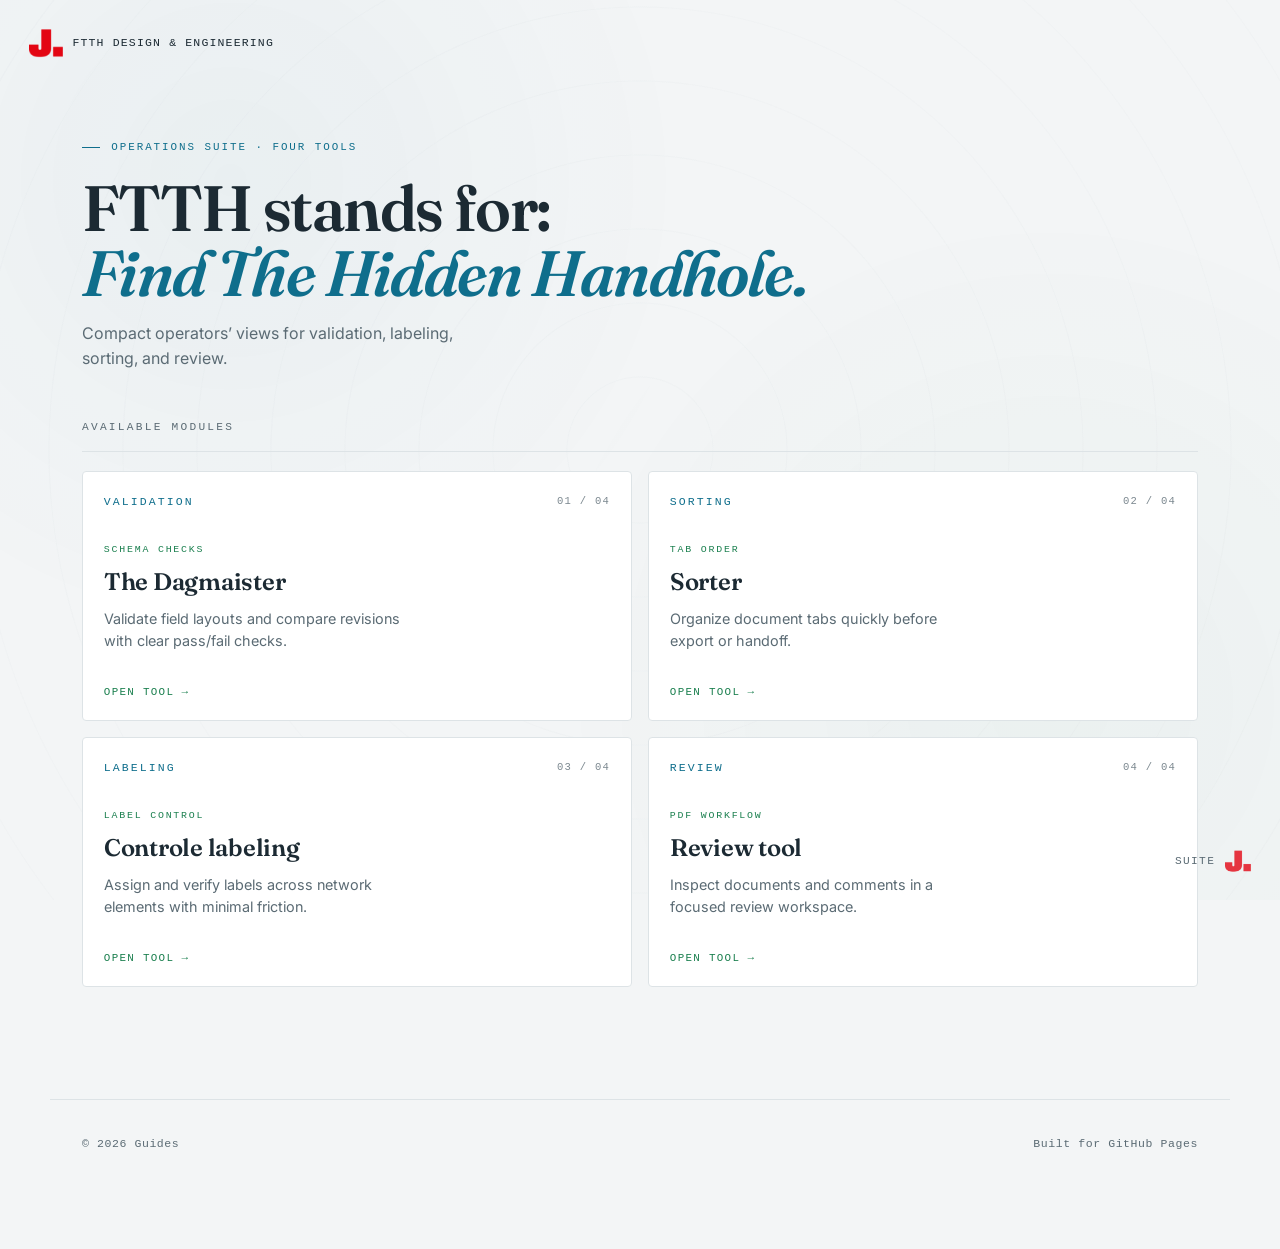
==== index.html @ c05324c0 "Update laschematool and changed the name in index.html" ====
<!DOCTYPE html>
<html lang="en">
<head>
<meta charset="UTF-8">
<meta name="viewport" content="width=device-width, initial-scale=1.0">
<title>Guides — a field manual</title>
<meta name="description" content="Four guides, laid out like the quadrants of a compass.">
<link rel="icon" href="assets/favicon.ico" sizes="any">
<link rel="preconnect" href="https://fonts.googleapis.com">
<link rel="preconnect" href="https://fonts.gstatic.com" crossorigin>
<link href="https://fonts.googleapis.com/css2?family=Fraunces:ital,wght@0,500;0,600;1,500&family=Inter:wght@400;500;600&family=JetBrains+Mono:wght@400;500&display=swap" rel="stylesheet">
<link rel="stylesheet" href="assets/style.css">
</head>
<body>

  <a href="index.html" class="corner-mark corner-mark--tl" aria-label="Home">
    <img src="assets/favicon.ico" alt="" class="logo-mark">
    <span class="wordmark">FTTH Design &amp; Engineering</span>
  </a>

  <a href="#top" class="corner-mark corner-mark--br" aria-label="Back to top">
    <span class="wordmark">Suite</span>
    <img src="assets/favicon.ico" alt="" class="logo-mark">
  </a>

  <main class="shell" id="top">

    <section class="hero">
      <p class="eyebrow">Operations suite · four tools</p>
      <h1>FTTH stands for:<br><em>Find The Hidden Handhole.</em></h1>
      <p class="hero-copy">Compact operators’ views for validation, labeling, sorting, and review.</p>
    </section>

    <p class="grid-label">Available modules</p>

    <div class="guide-grid">

      <a class="guide-card" href="guide-one.html">
        <div class="card-top">
          <div class="card-bearing">Validation</div>
          <div class="card-index">01 / 04</div>
        </div>
        <div>
          <p class="card-meta">Schema checks</p>
          <h2 class="card-title">The Dagmaister</h2>
          <p class="card-desc">Validate field layouts and compare revisions with clear pass/fail checks.</p>
        </div>
        <span class="card-cta">Open tool <span class="arrow">→</span></span>
      </a>

      <a class="guide-card" href="guide-two.html">
        <div class="card-top">
          <div class="card-bearing">Sorting</div>
          <div class="card-index">02 / 04</div>
        </div>
        <div>
          <p class="card-meta">Tab order</p>
          <h2 class="card-title">Sorter</h2>
          <p class="card-desc">Organize document tabs quickly before export or handoff.</p>
        </div>
        <span class="card-cta">Open tool <span class="arrow">→</span></span>
      </a>

      <a class="guide-card" href="guide-three.html">
        <div class="card-top">
          <div class="card-bearing">Labeling</div>
          <div class="card-index">03 / 04</div>
        </div>
        <div>
          <p class="card-meta">Label control</p>
          <h2 class="card-title">Controle labeling</h2>
          <p class="card-desc">Assign and verify labels across network elements with minimal friction.</p>
        </div>
        <span class="card-cta">Open tool <span class="arrow">→</span></span>
      </a>

      <a class="guide-card" href="guide-four.html">
        <div class="card-top">
          <div class="card-bearing">Review</div>
          <div class="card-index">04 / 04</div>
        </div>
        <div>
          <p class="card-meta">PDF workflow</p>
          <h2 class="card-title">Review tool</h2>
          <p class="card-desc">Inspect documents and comments in a focused review workspace.</p>
        </div>
        <span class="card-cta">Open tool <span class="arrow">→</span></span>
      </a>

    </div>

  </main>

  <footer class="site-footer">
    <span>© 2026 Guides</span>
    <span>Built for GitHub Pages</span>
  </footer>

</body>
</html>
---- assets/style.css ----
/* ============================================================
   Design tokens
   ============================================================ */
:root {
  --bg: #f3f5f6;
  --panel: #ffffff;
  --ink: #1c2a33;
  --ink-soft: #5b6b74;
  --line: #dde3e6;
  --accent: #0f6e8c;
  --accent-soft: #e3f1f5;
  --ok: #1a7f4e;
  --ok-soft: #e5f5ec;
  --warn: #a8631a;
  --warn-soft: #fbf0e1;
  --err: #b3312c;
  --err-soft: #fbe8e7;
  --mono: 'SF Mono', 'Consolas', 'Roboto Mono', monospace;
  --sans: -apple-system, BlinkMacSystemFont, 'Segoe UI', Arial, sans-serif;
  --radius: 8px;
  --shadow: 0 1px 2px rgba(20,35,45,.06), 0 4px 14px rgba(20,35,45,.05);

  --ink-2: var(--panel);
  --ink-3: #f7fafb;
  --parchment: #1c2a33;
  --steel: var(--ink-soft);
  --amber: var(--accent);
  --accent-2: var(--ok);

  --display: "Fraunces", "Iowan Old Style", Georgia, serif;
  --body: "Inter", -apple-system, BlinkMacSystemFont, "Segoe UI", sans-serif;
  --max-w: 1180px;
}

@media (prefers-color-scheme: light) {
  /* Site is intentionally dark-themed regardless of system preference */
}

* { box-sizing: border-box; }

html {
  scroll-behavior: smooth;
}

body {
  margin: 0;
  background: var(--bg);
  color: var(--ink);
  font-family: var(--body);
  font-size: 16px;
  line-height: 1.55;
  -webkit-font-smoothing: antialiased;
  min-height: 100vh;
  position: relative;
  overflow-x: hidden;
}

body::before {
  content: "";
  position: fixed;
  inset: 0;
  pointer-events: none;
  z-index: 0;
  opacity: 0.7;
  background-image:
    radial-gradient(circle at 18% 20%, rgba(15,110,140,0.06), transparent 38%),
    radial-gradient(circle at 82% 78%, rgba(26,127,78,0.05), transparent 42%),
    repeating-radial-gradient(circle at 50% 50%, transparent 0, transparent 72px, rgba(92,105,120,0.03) 73px, transparent 74px);
}

a { color: inherit; }

/* ============================================================
   Fixed corner marks (logo top-left, mark bottom-right)
   ============================================================ */
.corner-mark {
  position: fixed;
  z-index: 20;
  display: flex;
  align-items: center;
  gap: 0.6rem;
  color: var(--ink);
  text-decoration: none;
}

.corner-mark--tl {
  top: 1.6rem;
  left: 1.8rem;
}

.corner-mark--br {
  bottom: 1.6rem;
  right: 1.8rem;
  color: var(--steel);
}

.logo-mark {
  width: 34px;
  height: 34px;
  color: var(--ink);
  flex-shrink: 0;
  transition: transform 0.6s ease;
}

.corner-mark--br .logo-mark {
  width: 26px;
  height: 26px;
  color: var(--steel);
  opacity: 0.8;
}

.corner-mark:hover .logo-mark {
  transform: rotate(35deg);
}

.wordmark {
  font-family: var(--mono);
  font-weight: 500;
  font-size: 0.72rem;
  letter-spacing: 0.1em;
  text-transform: uppercase;
  white-space: nowrap;
}

.corner-mark--br .wordmark {
  font-family: var(--mono);
  font-size: 0.7rem;
  letter-spacing: 0.12em;
  text-transform: uppercase;
  color: var(--steel);
}

/* ============================================================
   Layout shell
   ============================================================ */
.shell {
  position: relative;
  z-index: 1;
  max-width: var(--max-w);
  margin: 0 auto;
  padding: 8rem 2rem 7rem;
}

/* ============================================================
   Hero
   ============================================================ */
.hero {
  margin-bottom: 3rem;
}

.hero .eyebrow {
  font-family: var(--mono);
  font-size: 0.68rem;
  letter-spacing: 0.18em;
  text-transform: uppercase;
  color: var(--accent);
  display: inline-flex;
  align-items: center;
  gap: 0.7rem;
  margin-bottom: 1.2rem;
}

.hero .eyebrow::before {
  content: "";
  width: 18px;
  height: 1px;
  background: var(--accent);
  display: inline-block;
}

.hero h1 {
  font-family: var(--display);
  font-weight: 600;
  font-size: clamp(2.8rem, 5vw, 4.5rem);
  line-height: 1.02;
  margin: 0 0 1rem;
  letter-spacing: -0.025em;
}

.hero h1 em {
  font-style: italic;
  color: var(--accent);
}

.hero-copy {
  font-size: 1rem;
  color: var(--steel);
  max-width: 42ch;
  margin: 0;
}

/* ============================================================
   Guide grid — quadrants of a compass
   ============================================================ */
.grid-label {
  font-family: var(--mono);
  font-size: 0.7rem;
  letter-spacing: 0.2em;
  text-transform: uppercase;
  color: var(--steel);
  margin: 0 0 1.2rem;
  padding-bottom: 0.9rem;
  border-bottom: 1px solid var(--line);
}

.guide-grid {
  display: grid;
  grid-template-columns: 1fr 1fr;
  gap: 1rem;
}

.guide-card {
  position: relative;
  display: flex;
  flex-direction: column;
  justify-content: space-between;
  gap: 1.6rem;
  min-height: 250px;
  padding: 1.3rem 1.3rem 1.2rem;
  background: var(--ink-2);
  border: 1px solid var(--line);
  border-radius: 4px;
  text-decoration: none;
  color: var(--parchment);
  overflow: hidden;
  transition: background 0.35s ease, border-color 0.35s ease, transform 0.35s ease;
}

.guide-card::before {
  content: "";
  position: absolute;
  top: -40%;
  right: -20%;
  width: 60%;
  height: 180%;
  background: radial-gradient(circle, rgba(232,163,61,0.12), transparent 60%);
  opacity: 0;
  transition: opacity 0.4s ease;
  pointer-events: none;
}

.guide-card:hover {
  background: var(--ink-3);
  border-color: var(--accent);
  transform: translateY(-2px);
}

.guide-card:hover::before {
  opacity: 1;
}

.guide-card:focus-visible {
  outline: 2px solid var(--accent);
  outline-offset: 2px;
}

.card-top {
  display: flex;
  align-items: flex-start;
  justify-content: space-between;
  gap: 0.8rem;
}

.card-bearing {
  font-family: var(--mono);
  font-size: 0.72rem;
  letter-spacing: 0.18em;
  color: var(--accent);
  text-transform: uppercase;
}

.card-index {
  font-family: var(--mono);
  font-size: 0.66rem;
  color: var(--steel);
  opacity: 0.8;
  letter-spacing: 0.12em;
}

.card-meta {
  margin: 0 0 0.35rem;
  font-family: var(--mono);
  color: var(--accent-2);
  font-size: 0.62rem;
  letter-spacing: 0.18em;
  text-transform: uppercase;
}

.card-title {
  font-family: var(--display);
  font-size: 1.5rem;
  font-weight: 600;
  margin: 0 0 0.45rem;
  letter-spacing: -0.01em;
}

.card-desc {
  color: var(--steel);
  font-size: 0.9rem;
  max-width: 34ch;
  margin: 0;
}

.card-cta {
  font-family: var(--mono);
  font-size: 0.68rem;
  letter-spacing: 0.12em;
  text-transform: uppercase;
  color: var(--accent-2);
  display: inline-flex;
  align-items: center;
  gap: 0.45rem;
}

.card-cta .arrow {
  transition: transform 0.3s ease;
}

.guide-card:hover .card-cta .arrow {
  transform: translateX(4px);
}

/* ============================================================
   Footer
   ============================================================ */
.site-footer {
  position: relative;
  z-index: 1;
  border-top: 1px solid var(--line);
  padding: 2.2rem 2rem 6rem;
  max-width: var(--max-w);
  margin: 0 auto;
  display: flex;
  justify-content: space-between;
  align-items: center;
  flex-wrap: wrap;
  gap: 1rem;
  font-family: var(--mono);
  font-size: 0.72rem;
  letter-spacing: 0.05em;
  color: var(--steel);
}

/* ============================================================
   Subpages
   ============================================================ */
.page-shell {
  position: relative;
  z-index: 1;
  max-width: 760px;
  margin: 0 auto;
  padding: 8.5rem 2rem 7rem;
}

.back-link {
  display: inline-flex;
  align-items: center;
  gap: 0.5rem;
  font-family: var(--mono);
  font-size: 0.72rem;
  letter-spacing: 0.1em;
  text-transform: uppercase;
  color: var(--steel);
  text-decoration: none;
  margin-bottom: 2.6rem;
  transition: color 0.25s ease;
}

.back-link:hover { color: var(--amber); }

.page-shell .card-bearing {
  margin-bottom: 1rem;
}

.page-shell h1 {
  font-family: var(--display);
  font-size: clamp(2.1rem, 5vw, 3.2rem);
  font-weight: 600;
  margin: 0 0 1.4rem;
  letter-spacing: -0.01em;
}

.page-shell .lede {
  font-size: 1.08rem;
  color: var(--steel);
  max-width: 56ch;
  margin: 0 0 2.6rem;
}

.page-shell section {
  margin-bottom: 2.4rem;
}

.page-shell h2 {
  font-family: var(--display);
  font-size: 1.3rem;
  font-weight: 600;
  margin: 0 0 0.8rem;
}

.page-shell p {
  color: var(--ink-soft);
  margin: 0 0 1rem;
}

.page-shell ul {
  color: var(--ink-soft);
  padding-left: 1.2rem;
}

.page-shell li { margin-bottom: 0.5rem; }

/* ============================================================
   Responsive
   ============================================================ */
@media (max-width: 720px) {
  .shell { padding: 7rem 1.3rem 5rem; }
  .guide-grid { grid-template-columns: 1fr; }
  .corner-mark--tl { top: 1.1rem; left: 1.2rem; }
  .corner-mark--br { bottom: 1.1rem; right: 1.2rem; }
  .wordmark { font-size: 0.95rem; }
  .site-footer { padding: 1.8rem 1.3rem 5rem; }
  .page-shell { padding: 7rem 1.3rem 5rem; }
}

@media (prefers-reduced-motion: reduce) {
  * { transition: none !important; scroll-behavior: auto !important; }
}
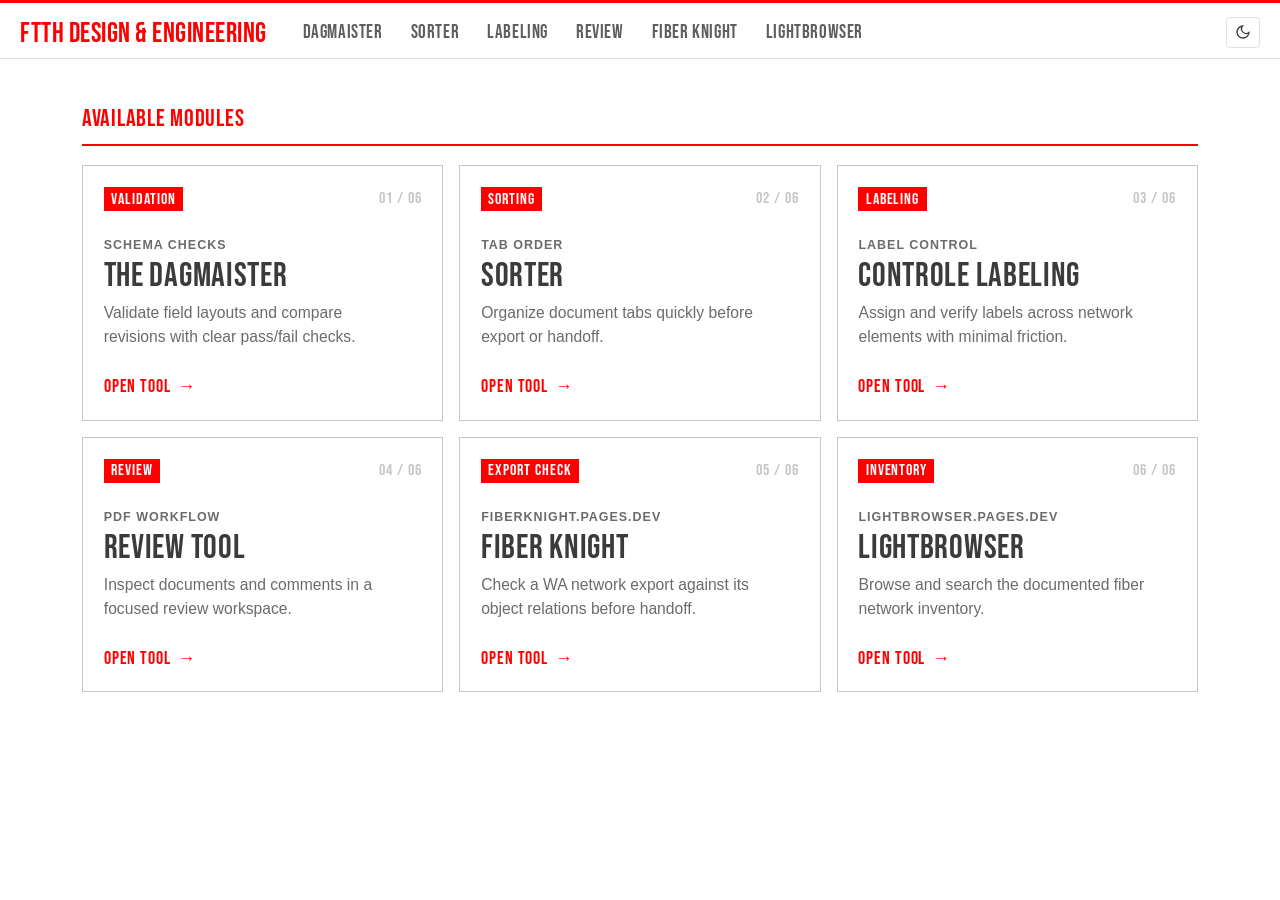
==== commit a6fc92c1: "styling & branding update styling and branding now follow JACOPS style guide. added links to 'fiberk" ====
--- a/index.html
+++ b/index.html
@@ -3,33 +3,25 @@
 <head>
 <meta charset="UTF-8">
 <meta name="viewport" content="width=device-width, initial-scale=1.0">
-<title>Guides — a field manual</title>
-<meta name="description" content="Four guides, laid out like the quadrants of a compass.">
+<title>FTTH Suite — JACOPS</title>
+<meta name="description" content="JACOPS FTTH Design &amp; Engineering — operations suite.">
 <link rel="icon" href="assets/favicon.ico" sizes="any">
 <link rel="preconnect" href="https://fonts.googleapis.com">
 <link rel="preconnect" href="https://fonts.gstatic.com" crossorigin>
-<link href="https://fonts.googleapis.com/css2?family=Fraunces:ital,wght@0,500;0,600;1,500&family=Inter:wght@400;500;600&family=JetBrains+Mono:wght@400;500&display=swap" rel="stylesheet">
+<link href="assets/fonts/fonts.css" rel="stylesheet">
 <link rel="stylesheet" href="assets/style.css">
+<link rel="stylesheet" href="assets/topbar.css">
+<script src="assets/theme.js"></script>
 </head>
 <body>
 
-  <a href="index.html" class="corner-mark corner-mark--tl" aria-label="Home">
-    <img src="assets/favicon.ico" alt="" class="logo-mark">
-    <span class="wordmark">FTTH Design &amp; Engineering</span>
-  </a>
-
-  <a href="#top" class="corner-mark corner-mark--br" aria-label="Back to top">
-    <span class="wordmark">Suite</span>
-    <img src="assets/favicon.ico" alt="" class="logo-mark">
-  </a>
+  <div class="lb-top"><div class="lb-wrap">
+  <a class="lb-brand" href="index.html">FTTH Design &amp; Engineering</a>
+  <nav class="lb-tabs"><a href="guide-one.html">Dagmaister</a><a href="guide-two.html">Sorter</a><a href="guide-three.html">Labeling</a><a href="guide-four.html">Review</a><a href="https://fiberknight.pages.dev/">Fiber Knight</a><a href="https://lightbrowser.pages.dev/">Lightbrowser</a></nav>
+  <div class="lb-meta"><button type="button" class="lb-btn lb-theme" data-theme-toggle title="Licht / donker" aria-label="Wissel tussen licht en donker thema"><svg width="16" height="16" viewBox="0 0 24 24" fill="none" stroke="currentColor" stroke-width="2" stroke-linecap="round" aria-hidden="true"><g class="i-sun"><circle cx="12" cy="12" r="4"/><path d="M12 2v2M12 20v2M4.9 4.9l1.4 1.4M17.7 17.7l1.4 1.4M2 12h2M20 12h2M4.9 19.1l1.4-1.4M17.7 6.3l1.4-1.4"/></g><path class="i-moon" d="M21 12.8A9 9 0 1 1 11.2 3a7 7 0 0 0 9.8 9.8z"/></svg></button></div>
+</div></div>
 
   <main class="shell" id="top">
-
-    <section class="hero">
-      <p class="eyebrow">Operations suite · four tools</p>
-      <h1>FTTH stands for:<br><em>Find The Hidden Handhole.</em></h1>
-      <p class="hero-copy">Compact operators’ views for validation, labeling, sorting, and review.</p>
-    </section>
 
     <p class="grid-label">Available modules</p>
 
@@ -38,7 +30,7 @@
       <a class="guide-card" href="guide-one.html">
         <div class="card-top">
           <div class="card-bearing">Validation</div>
-          <div class="card-index">01 / 04</div>
+          <div class="card-index">01 / 06</div>
         </div>
         <div>
           <p class="card-meta">Schema checks</p>
@@ -51,7 +43,7 @@
       <a class="guide-card" href="guide-two.html">
         <div class="card-top">
           <div class="card-bearing">Sorting</div>
-          <div class="card-index">02 / 04</div>
+          <div class="card-index">02 / 06</div>
         </div>
         <div>
           <p class="card-meta">Tab order</p>
@@ -64,7 +56,7 @@
       <a class="guide-card" href="guide-three.html">
         <div class="card-top">
           <div class="card-bearing">Labeling</div>
-          <div class="card-index">03 / 04</div>
+          <div class="card-index">03 / 06</div>
         </div>
         <div>
           <p class="card-meta">Label control</p>
@@ -77,7 +69,7 @@
       <a class="guide-card" href="guide-four.html">
         <div class="card-top">
           <div class="card-bearing">Review</div>
-          <div class="card-index">04 / 04</div>
+          <div class="card-index">04 / 06</div>
         </div>
         <div>
           <p class="card-meta">PDF workflow</p>
@@ -87,14 +79,35 @@
         <span class="card-cta">Open tool <span class="arrow">→</span></span>
       </a>
 
+      <a class="guide-card" href="https://fiberknight.pages.dev/">
+        <div class="card-top">
+          <div class="card-bearing">Export check</div>
+          <div class="card-index">05 / 06</div>
+        </div>
+        <div>
+          <p class="card-meta">fiberknight.pages.dev</p>
+          <h2 class="card-title">Fiber Knight</h2>
+          <p class="card-desc">Check a WA network export against its object relations before handoff.</p>
+        </div>
+        <span class="card-cta">Open tool <span class="arrow">→</span></span>
+      </a>
+
+      <a class="guide-card" href="https://lightbrowser.pages.dev/">
+        <div class="card-top">
+          <div class="card-bearing">Inventory</div>
+          <div class="card-index">06 / 06</div>
+        </div>
+        <div>
+          <p class="card-meta">lightbrowser.pages.dev</p>
+          <h2 class="card-title">Lightbrowser</h2>
+          <p class="card-desc">Browse and search the documented fiber network inventory.</p>
+        </div>
+        <span class="card-cta">Open tool <span class="arrow">→</span></span>
+      </a>
+
     </div>
 
   </main>
 
-  <footer class="site-footer">
-    <span>© 2026 Guides</span>
-    <span>Built for GitHub Pages</span>
-  </footer>
-
 </body>
 </html>
--- a/assets/fonts/fonts.css
+++ b/assets/fonts/fonts.css
@@ -0,0 +1,7 @@
+/* Bebas Neue (SIL OFL 1.1) — self-hosted, JACOPS titelfont */
+@font-face{font-family:"Bebas Neue";font-style:normal;font-weight:400;font-display:swap;
+  src:url("bebas-neue-latin-ext-400-normal.woff2") format("woff2");
+  unicode-range:U+0100-02BA,U+02BD-02C5,U+02C7-02CC,U+02CE-02D7,U+02DD-02FF,U+0304,U+0308,U+0329,U+1D00-1DBF,U+1E00-1E9F,U+1EF2-1EFF,U+2020,U+20A0-20AB,U+20AD-20C0,U+2113,U+2C60-2C7F,U+A720-A7FF;}
+@font-face{font-family:"Bebas Neue";font-style:normal;font-weight:400;font-display:swap;
+  src:url("bebas-neue-latin-400-normal.woff2") format("woff2");
+  unicode-range:U+0000-00FF,U+0131,U+0152-0153,U+02BB-02BC,U+02C6,U+02DA,U+02DC,U+0304,U+0308,U+0329,U+2000-206F,U+20AC,U+2122,U+2191,U+2193,U+2212,U+2215,U+FEFF,U+FFFD;}
--- a/assets/style.css
+++ b/assets/style.css
@@ -1,133 +1,147 @@
 /* ============================================================
-   Design tokens
+   Design tokens — JACOPS brandguide
+   Rood #ff0000 · Wit #ffffff · Grijs #c6c6c5 · Donkergrijs #3b3b3b
+   Titels: Bebas Neue · Tekst: Calibri
    ============================================================ */
 :root {
-  --bg: #f3f5f6;
-  --panel: #ffffff;
-  --ink: #1c2a33;
-  --ink-soft: #5b6b74;
-  --line: #dde3e6;
-  --accent: #0f6e8c;
-  --accent-soft: #e3f1f5;
-  --ok: #1a7f4e;
-  --ok-soft: #e5f5ec;
-  --warn: #a8631a;
-  --warn-soft: #fbf0e1;
-  --err: #b3312c;
-  --err-soft: #fbe8e7;
-  --mono: 'SF Mono', 'Consolas', 'Roboto Mono', monospace;
-  --sans: -apple-system, BlinkMacSystemFont, 'Segoe UI', Arial, sans-serif;
-  --radius: 8px;
-  --shadow: 0 1px 2px rgba(20,35,45,.06), 0 4px 14px rgba(20,35,45,.05);
-
-  --ink-2: var(--panel);
-  --ink-3: #f7fafb;
-  --parchment: #1c2a33;
-  --steel: var(--ink-soft);
-  --amber: var(--accent);
-  --accent-2: var(--ok);
-
-  --display: "Fraunces", "Iowan Old Style", Georgia, serif;
-  --body: "Inter", -apple-system, BlinkMacSystemFont, "Segoe UI", sans-serif;
+  --red:        #ff0000;   /* RAL 3028 pure red / Pantone 1795 */
+  --red-dark:   #d10000;   /* hover / small red text (contrast) */
+  --red-wash:   #fff0f0;
+  --white:      #ffffff;
+  --grey:       #c6c6c5;   /* CMYK 0-0-0-30 */
+  --grey-soft:  #ececeb;
+  --grey-bg:    #f6f6f6;
+  --dark:       #3b3b3b;   /* Pantone 447c / RAL 7021 */
+  --dark-soft:  #6b6b6a;
+  --bg:         #ffffff;
+  --surface:    #ffffff;
+  --bar-bg:     rgba(255,255,255,0.94);
+  --btn-bg:     #efefee;
+
+  --display: "Bebas Neue", "Bebas Neue Pro", Impact, "Arial Narrow", sans-serif;
+  --body:    Calibri, Carlito, "Segoe UI", -apple-system, Arial, sans-serif;
+
   --max-w: 1180px;
-}
-
-@media (prefers-color-scheme: light) {
-  /* Site is intentionally dark-themed regardless of system preference */
-}
+  --band-h: 64px;
+}
+
+/* Dark mode — toggled by assets/theme.js (html.dark) */
+html.dark {
+  --red-dark:   #ff7070;
+  --red-wash:   #3a1414;
+  --grey:       #4a4a4a;
+  --grey-soft:  #2e2e2e;
+  --dark:       #f2f2f2;
+  --dark-soft:  #b5b5b4;
+  --bg:         #1a1a1a;
+  --surface:    #242424;
+  --bar-bg:     rgba(26,26,26,0.94);
+  --btn-bg:     #2e2e2e;
+  color-scheme: dark;
+}
+
+.theme-btn {
+  position: fixed;
+  z-index: 21;
+  top: 1.05rem;
+  right: 1.8rem;
+  padding: 4px 10px;
+  font-family: var(--body);
+  font-size: 12px;
+  border: 1px solid var(--grey);
+  border-radius: 7px;
+  background: var(--btn-bg);
+  color: var(--dark-soft);
+  cursor: pointer;
+}
+.theme-btn:hover { color: var(--dark); }
 
 * { box-sizing: border-box; }
 
-html {
-  scroll-behavior: smooth;
-}
+html { scroll-behavior: smooth; }
 
 body {
   margin: 0;
   background: var(--bg);
-  color: var(--ink);
+  color: var(--dark);
   font-family: var(--body);
-  font-size: 16px;
-  line-height: 1.55;
+  font-size: 17px;
+  line-height: 1.5;
   -webkit-font-smoothing: antialiased;
   min-height: 100vh;
   position: relative;
   overflow-x: hidden;
-}
-
-body::before {
-  content: "";
-  position: fixed;
-  inset: 0;
-  pointer-events: none;
-  z-index: 0;
-  opacity: 0.7;
-  background-image:
-    radial-gradient(circle at 18% 20%, rgba(15,110,140,0.06), transparent 38%),
-    radial-gradient(circle at 82% 78%, rgba(26,127,78,0.05), transparent 42%),
-    repeating-radial-gradient(circle at 50% 50%, transparent 0, transparent 72px, rgba(92,105,120,0.03) 73px, transparent 74px);
+  display: flex;
+  flex-direction: column;
 }
 
 a { color: inherit; }
 
 /* ============================================================
-   Fixed corner marks (logo top-left, mark bottom-right)
+   Fixed corner marks (logo top-left, J. mark bottom-right)
    ============================================================ */
 .corner-mark {
   position: fixed;
   z-index: 20;
   display: flex;
   align-items: center;
-  gap: 0.6rem;
-  color: var(--ink);
+  gap: 0.9rem;
+  color: var(--dark);
   text-decoration: none;
 }
 
 .corner-mark--tl {
-  top: 1.6rem;
-  left: 1.8rem;
+  top: 0;
+  left: 0;
+  right: 0;
+  padding: 1.1rem 1.8rem;
+  background: var(--bar-bg);
+  backdrop-filter: blur(6px);
+  border-bottom: 1px solid var(--grey-soft);
+}
+
+.corner-mark--tl .logo-mark {
+  height: 26px;
+  width: auto;
 }
 
 .corner-mark--br {
-  bottom: 1.6rem;
+  bottom: calc(var(--band-h) + 1.2rem);
   right: 1.8rem;
-  color: var(--steel);
-}
-
-.logo-mark {
-  width: 34px;
-  height: 34px;
-  color: var(--ink);
-  flex-shrink: 0;
-  transition: transform 0.6s ease;
+  width: 44px;
+  height: 44px;
+  justify-content: center;
+  background: var(--red);
+  box-shadow: 0 4px 14px rgba(0,0,0,0.12);
+  transition: background 0.2s ease, transform 0.2s ease;
 }
 
 .corner-mark--br .logo-mark {
-  width: 26px;
-  height: 26px;
-  color: var(--steel);
-  opacity: 0.8;
-}
-
-.corner-mark:hover .logo-mark {
-  transform: rotate(35deg);
+  width: 24px;
+  height: auto;
+}
+
+.corner-mark--br .wordmark {
+  position: absolute;
+  width: 1px; height: 1px;
+  overflow: hidden;
+  clip: rect(0 0 0 0);
+}
+
+.corner-mark--br:hover {
+  background: var(--red-dark);
+  transform: translateY(-2px);
 }
 
 .wordmark {
-  font-family: var(--mono);
-  font-weight: 500;
-  font-size: 0.72rem;
-  letter-spacing: 0.1em;
-  text-transform: uppercase;
+  font-family: var(--display);
+  font-size: 1.15rem;
+  letter-spacing: 0.04em;
+  line-height: 1;
+  padding-left: 0.9rem;
+  border-left: 1px solid var(--grey);
+  color: var(--dark);
   white-space: nowrap;
-}
-
-.corner-mark--br .wordmark {
-  font-family: var(--mono);
-  font-size: 0.7rem;
-  letter-spacing: 0.12em;
-  text-transform: uppercase;
-  color: var(--steel);
 }
 
 /* ============================================================
@@ -136,76 +150,72 @@
 .shell {
   position: relative;
   z-index: 1;
+  width: 100%;
   max-width: var(--max-w);
   margin: 0 auto;
-  padding: 8rem 2rem 7rem;
+  padding: 3rem 2rem 6rem;
+  flex: 1;
 }
 
 /* ============================================================
    Hero
    ============================================================ */
 .hero {
-  margin-bottom: 3rem;
+  margin-bottom: 3.2rem;
 }
 
 .hero .eyebrow {
-  font-family: var(--mono);
-  font-size: 0.68rem;
-  letter-spacing: 0.18em;
-  text-transform: uppercase;
-  color: var(--accent);
-  display: inline-flex;
-  align-items: center;
-  gap: 0.7rem;
-  margin-bottom: 1.2rem;
-}
-
-.hero .eyebrow::before {
-  content: "";
-  width: 18px;
-  height: 1px;
-  background: var(--accent);
   display: inline-block;
+  font-family: var(--display);
+  font-size: 1.05rem;
+  letter-spacing: 0.06em;
+  line-height: 1;
+  color: var(--white);
+  background: var(--red);
+  padding: 0.35rem 0.55rem 0.25rem;
+  margin: 0 0 1.4rem;
 }
 
 .hero h1 {
   font-family: var(--display);
-  font-weight: 600;
-  font-size: clamp(2.8rem, 5vw, 4.5rem);
-  line-height: 1.02;
-  margin: 0 0 1rem;
-  letter-spacing: -0.025em;
+  font-weight: 400;
+  font-size: clamp(3.2rem, 7vw, 5.6rem);
+  line-height: 0.95;
+  margin: 0 0 1.2rem;
+  letter-spacing: 0.01em;
+  color: var(--dark);
 }
 
 .hero h1 em {
-  font-style: italic;
-  color: var(--accent);
+  font-style: normal;
+  color: var(--red);
 }
 
 .hero-copy {
-  font-size: 1rem;
-  color: var(--steel);
-  max-width: 42ch;
+  font-size: 1.1rem;
+  font-weight: 300;
+  color: var(--dark-soft);
+  max-width: 46ch;
   margin: 0;
 }
 
 /* ============================================================
-   Guide grid — quadrants of a compass
+   Tool grid
    ============================================================ */
 .grid-label {
-  font-family: var(--mono);
-  font-size: 0.7rem;
-  letter-spacing: 0.2em;
-  text-transform: uppercase;
-  color: var(--steel);
+  font-family: var(--display);
+  font-size: 1.5rem;
+  letter-spacing: 0.03em;
+  line-height: 1;
+  color: var(--red);
   margin: 0 0 1.2rem;
-  padding-bottom: 0.9rem;
-  border-bottom: 1px solid var(--line);
+  padding-bottom: 0.8rem;
+  border-bottom: 2px solid var(--red);
 }
 
 .guide-grid {
   display: grid;
-  grid-template-columns: 1fr 1fr;
+  grid-template-columns: repeat(3, 1fr);
   gap: 1rem;
 }
 
@@ -215,42 +225,39 @@
   flex-direction: column;
   justify-content: space-between;
   gap: 1.6rem;
-  min-height: 250px;
+  min-height: 240px;
   padding: 1.3rem 1.3rem 1.2rem;
-  background: var(--ink-2);
-  border: 1px solid var(--line);
-  border-radius: 4px;
+  background: var(--surface);
+  border: 1px solid var(--grey);
+  border-radius: 0;
   text-decoration: none;
-  color: var(--parchment);
+  color: var(--dark);
   overflow: hidden;
-  transition: background 0.35s ease, border-color 0.35s ease, transform 0.35s ease;
-}
-
+  transition: border-color 0.2s ease, transform 0.2s ease, box-shadow 0.2s ease;
+}
+
+/* red bar that grows in on hover */
 .guide-card::before {
   content: "";
   position: absolute;
-  top: -40%;
-  right: -20%;
-  width: 60%;
-  height: 180%;
-  background: radial-gradient(circle, rgba(232,163,61,0.12), transparent 60%);
-  opacity: 0;
-  transition: opacity 0.4s ease;
-  pointer-events: none;
+  left: 0; top: 0; bottom: 0;
+  width: 4px;
+  background: var(--red);
+  transform: scaleY(0);
+  transform-origin: top;
+  transition: transform 0.25s ease;
 }
 
 .guide-card:hover {
-  background: var(--ink-3);
-  border-color: var(--accent);
+  border-color: var(--red);
   transform: translateY(-2px);
-}
-
-.guide-card:hover::before {
-  opacity: 1;
-}
+  box-shadow: 0 8px 24px rgba(59,59,59,0.10);
+}
+
+.guide-card:hover::before { transform: scaleY(1); }
 
 .guide-card:focus-visible {
-  outline: 2px solid var(--accent);
+  outline: 3px solid var(--red);
   outline-offset: 2px;
 }
 
@@ -262,58 +269,62 @@
 }
 
 .card-bearing {
-  font-family: var(--mono);
-  font-size: 0.72rem;
-  letter-spacing: 0.18em;
-  color: var(--accent);
+  font-family: var(--display);
+  font-size: 1rem;
+  letter-spacing: 0.06em;
+  line-height: 1;
+  color: var(--white);
+  background: var(--red);
+  padding: 0.3rem 0.45rem 0.2rem;
+}
+
+.card-index {
+  font-family: var(--display);
+  font-size: 1rem;
+  letter-spacing: 0.06em;
+  color: var(--grey);
+}
+
+.card-meta {
+  margin: 0 0 0.3rem;
+  font-family: var(--body);
+  font-weight: 700;
+  color: var(--dark-soft);
+  font-size: 0.78rem;
+  letter-spacing: 0.08em;
   text-transform: uppercase;
 }
 
-.card-index {
-  font-family: var(--mono);
-  font-size: 0.66rem;
-  color: var(--steel);
-  opacity: 0.8;
-  letter-spacing: 0.12em;
-}
-
-.card-meta {
-  margin: 0 0 0.35rem;
-  font-family: var(--mono);
-  color: var(--accent-2);
-  font-size: 0.62rem;
-  letter-spacing: 0.18em;
-  text-transform: uppercase;
-}
-
 .card-title {
   font-family: var(--display);
-  font-size: 1.5rem;
-  font-weight: 600;
-  margin: 0 0 0.45rem;
-  letter-spacing: -0.01em;
+  font-size: 2.1rem;
+  font-weight: 400;
+  line-height: 1;
+  margin: 0 0 0.5rem;
+  letter-spacing: 0.02em;
+  color: var(--dark);
 }
 
 .card-desc {
-  color: var(--steel);
-  font-size: 0.9rem;
+  color: var(--dark-soft);
+  font-size: 0.98rem;
+  font-weight: 300;
   max-width: 34ch;
   margin: 0;
 }
 
 .card-cta {
-  font-family: var(--mono);
-  font-size: 0.68rem;
-  letter-spacing: 0.12em;
-  text-transform: uppercase;
-  color: var(--accent-2);
+  font-family: var(--display);
+  font-size: 1.1rem;
+  letter-spacing: 0.05em;
+  color: var(--red);
   display: inline-flex;
   align-items: center;
   gap: 0.45rem;
 }
 
 .card-cta .arrow {
-  transition: transform 0.3s ease;
+  transition: transform 0.2s ease;
 }
 
 .guide-card:hover .card-cta .arrow {
@@ -321,24 +332,32 @@
 }
 
 /* ============================================================
-   Footer
+   Footer — red brand band with J. mark
    ============================================================ */
 .site-footer {
   position: relative;
   z-index: 1;
-  border-top: 1px solid var(--line);
-  padding: 2.2rem 2rem 6rem;
-  max-width: var(--max-w);
-  margin: 0 auto;
+  width: 100%;
+  min-height: var(--band-h);
+  padding: 0 1.8rem;
+  background: var(--red);
+  color: var(--white);
   display: flex;
   justify-content: space-between;
   align-items: center;
   flex-wrap: wrap;
   gap: 1rem;
-  font-family: var(--mono);
-  font-size: 0.72rem;
+  font-family: var(--display);
+  font-size: 1.15rem;
   letter-spacing: 0.05em;
-  color: var(--steel);
+}
+
+.site-footer::after {
+  content: "";
+  width: 30px;
+  height: 25px;
+  background: url("jacops-j-white.svg") no-repeat center / contain;
+  order: 3;
 }
 
 /* ============================================================
@@ -347,80 +366,92 @@
 .page-shell {
   position: relative;
   z-index: 1;
+  width: 100%;
   max-width: 760px;
   margin: 0 auto;
   padding: 8.5rem 2rem 7rem;
+  flex: 1;
 }
 
 .back-link {
   display: inline-flex;
   align-items: center;
   gap: 0.5rem;
-  font-family: var(--mono);
-  font-size: 0.72rem;
-  letter-spacing: 0.1em;
-  text-transform: uppercase;
-  color: var(--steel);
+  font-family: var(--display);
+  font-size: 1.1rem;
+  letter-spacing: 0.05em;
+  color: var(--dark-soft);
   text-decoration: none;
   margin-bottom: 2.6rem;
-  transition: color 0.25s ease;
-}
-
-.back-link:hover { color: var(--amber); }
+  transition: color 0.2s ease;
+}
+
+.back-link:hover { color: var(--red); }
 
 .page-shell .card-bearing {
+  display: inline-block;
   margin-bottom: 1rem;
 }
 
 .page-shell h1 {
   font-family: var(--display);
-  font-size: clamp(2.1rem, 5vw, 3.2rem);
-  font-weight: 600;
+  font-size: clamp(2.6rem, 6vw, 4rem);
+  font-weight: 400;
+  line-height: 1;
   margin: 0 0 1.4rem;
-  letter-spacing: -0.01em;
+  letter-spacing: 0.01em;
+  color: var(--red);
 }
 
 .page-shell .lede {
-  font-size: 1.08rem;
-  color: var(--steel);
+  font-size: 1.12rem;
+  font-weight: 300;
+  color: var(--dark-soft);
   max-width: 56ch;
   margin: 0 0 2.6rem;
 }
 
-.page-shell section {
-  margin-bottom: 2.4rem;
-}
+.page-shell section { margin-bottom: 2.4rem; }
 
 .page-shell h2 {
   font-family: var(--display);
-  font-size: 1.3rem;
-  font-weight: 600;
+  font-size: 1.8rem;
+  font-weight: 400;
+  letter-spacing: 0.02em;
   margin: 0 0 0.8rem;
+  color: var(--red);
 }
 
 .page-shell p {
-  color: var(--ink-soft);
+  color: var(--dark);
   margin: 0 0 1rem;
 }
 
 .page-shell ul {
-  color: var(--ink-soft);
+  color: var(--dark);
   padding-left: 1.2rem;
 }
 
 .page-shell li { margin-bottom: 0.5rem; }
+.page-shell li::marker { color: var(--red); }
 
 /* ============================================================
    Responsive
    ============================================================ */
+@media (max-width: 1000px) {
+  .guide-grid { grid-template-columns: 1fr 1fr; }
+}
+
 @media (max-width: 720px) {
-  .shell { padding: 7rem 1.3rem 5rem; }
+  .shell { padding: 2rem 16px 5rem; }
   .guide-grid { grid-template-columns: 1fr; }
-  .corner-mark--tl { top: 1.1rem; left: 1.2rem; }
-  .corner-mark--br { bottom: 1.1rem; right: 1.2rem; }
-  .wordmark { font-size: 0.95rem; }
-  .site-footer { padding: 1.8rem 1.3rem 5rem; }
-  .page-shell { padding: 7rem 1.3rem 5rem; }
+  .corner-mark--tl { padding: 0.9rem 16px; }
+  .corner-mark--tl .logo-mark { height: 20px; }
+  .wordmark { font-size: 1rem; }
+  .corner-mark--br { right: 16px; }
+  .theme-btn { top: 0.8rem; right: 16px; }
+  .site-footer { padding: 0 16px; }
+  .page-shell { padding: 6.5rem 16px 5rem; }
 }
 
 @media (prefers-reduced-motion: reduce) {
--- a/assets/topbar.css
+++ b/assets/topbar.css
@@ -0,0 +1,111 @@
+/* Top bar shared by every page of the suite — same design as Lightbrowser:
+   3px red inset line, red Bebas brand, Bebas tabs with a red underline on the
+   active one, controls on the right. Classes are lb-* so they never collide
+   with a tool's own header/nav/.btn styles. Dark mode: html.dark (theme.js). */
+.lb-top {
+  --lb-surface: #fff;
+  --lb-line: #e0e0e0;
+  --lb-ink: #3b3b3b;
+  --lb-ink-2: #5e5e5e;
+  --lb-ink-3: #8c8c8c;
+  --lb-red: #ff0000;
+  position: sticky;
+  top: 0;
+  z-index: 1000;
+  background: var(--lb-surface);
+  border-bottom: 1px solid var(--lb-line);
+  box-shadow: inset 0 3px 0 var(--lb-red);
+  font-family: Calibri, Carlito, "Segoe UI", system-ui, sans-serif;
+}
+html.dark .lb-top {
+  --lb-surface: #202020;
+  --lb-line: #3b3b3b;
+  --lb-ink: #f0f0f0;
+  --lb-ink-2: #c6c6c5;
+  --lb-ink-3: #8f8f8f;
+  --lb-red: #ff2a2a;
+}
+.lb-top, .lb-top * { box-sizing: border-box; }
+
+.lb-wrap {
+  max-width: 1440px;
+  margin: 0 auto;
+  padding: 6px 20px 0;
+  min-height: 58px;
+  display: flex;
+  gap: 24px;
+  align-items: center;
+  flex-wrap: wrap;
+}
+.lb-top--full .lb-wrap { max-width: none; }
+
+.lb-brand {
+  font: 28px/1 "Bebas Neue", Impact, "Arial Narrow", sans-serif;
+  color: var(--lb-red);
+  letter-spacing: .5px;
+  padding-top: 3px;
+  margin: 0;
+  text-decoration: none;
+  white-space: nowrap;
+}
+.lb-brand:hover { color: var(--lb-red); }
+
+.lb-tabs {
+  display: flex;
+  gap: 4px;
+  align-self: stretch;
+  flex-wrap: wrap;
+}
+.lb-tabs a {
+  display: flex;
+  align-items: center;
+  padding: 4px 12px 0;
+  color: var(--lb-ink-2);
+  font: 19px/1 "Bebas Neue", Impact, "Arial Narrow", sans-serif;
+  letter-spacing: .6px;
+  text-decoration: none;
+  border-bottom: 3px solid transparent;
+  white-space: nowrap;
+}
+.lb-tabs a:hover { color: var(--lb-ink); }
+.lb-tabs a.on { color: var(--lb-ink); border-bottom-color: var(--lb-red); }
+
+.lb-meta {
+  margin-left: auto;
+  display: flex;
+  gap: 10px;
+  align-items: center;
+  color: var(--lb-ink-3);
+  font-size: 12px;
+}
+
+.lb-btn {
+  font-family: inherit;
+  background: var(--lb-surface);
+  border: 1px solid var(--lb-line);
+  border-radius: 4px;
+  padding: 6px 12px;
+  cursor: pointer;
+  font-weight: 700;
+  font-size: 13px;
+  line-height: 1.2;
+  color: var(--lb-ink);
+}
+.lb-btn:hover { border-color: var(--lb-ink-3); background: var(--lb-surface); }
+
+.lb-theme {
+  width: 34px;
+  height: 31px;
+  padding: 0;
+  display: inline-flex;
+  align-items: center;
+  justify-content: center;
+}
+.lb-theme .i-sun { display: none; }
+html.dark .lb-theme .i-sun { display: inline; }
+html.dark .lb-theme .i-moon { display: none; }
+
+@media (max-width: 720px) {
+  .lb-wrap { gap: 10px 16px; padding: 6px 16px 0; }
+  .lb-tabs { order: 3; width: 100%; overflow-x: auto; flex-wrap: nowrap; }
+}
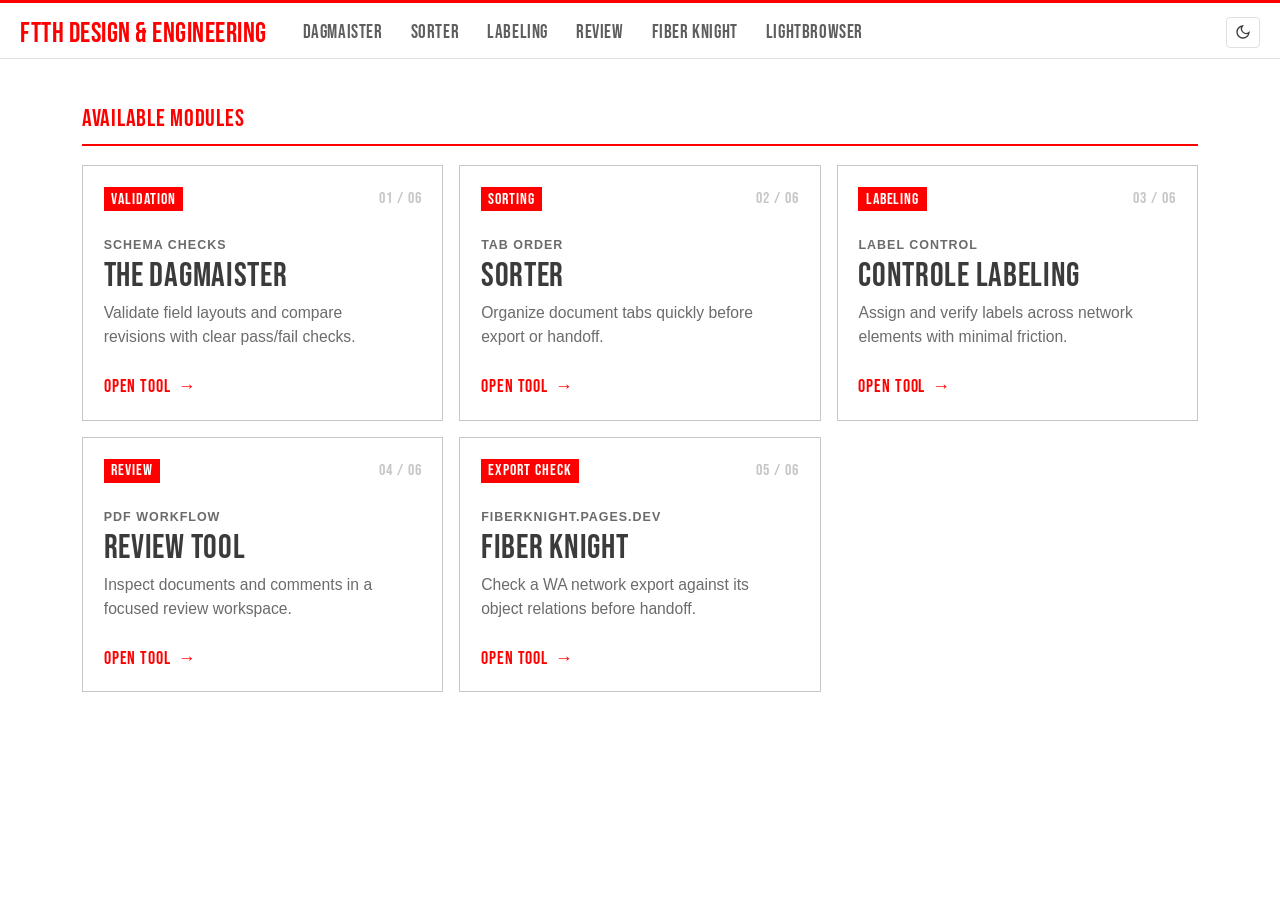
==== commit 7da1e480: "Update index.html removed lightbrowser" ====
--- a/index.html
+++ b/index.html
@@ -92,18 +92,6 @@
         <span class="card-cta">Open tool <span class="arrow">→</span></span>
       </a>
 
-      <a class="guide-card" href="https://lightbrowser.pages.dev/">
-        <div class="card-top">
-          <div class="card-bearing">Inventory</div>
-          <div class="card-index">06 / 06</div>
-        </div>
-        <div>
-          <p class="card-meta">lightbrowser.pages.dev</p>
-          <h2 class="card-title">Lightbrowser</h2>
-          <p class="card-desc">Browse and search the documented fiber network inventory.</p>
-        </div>
-        <span class="card-cta">Open tool <span class="arrow">→</span></span>
-      </a>
 
     </div>
 
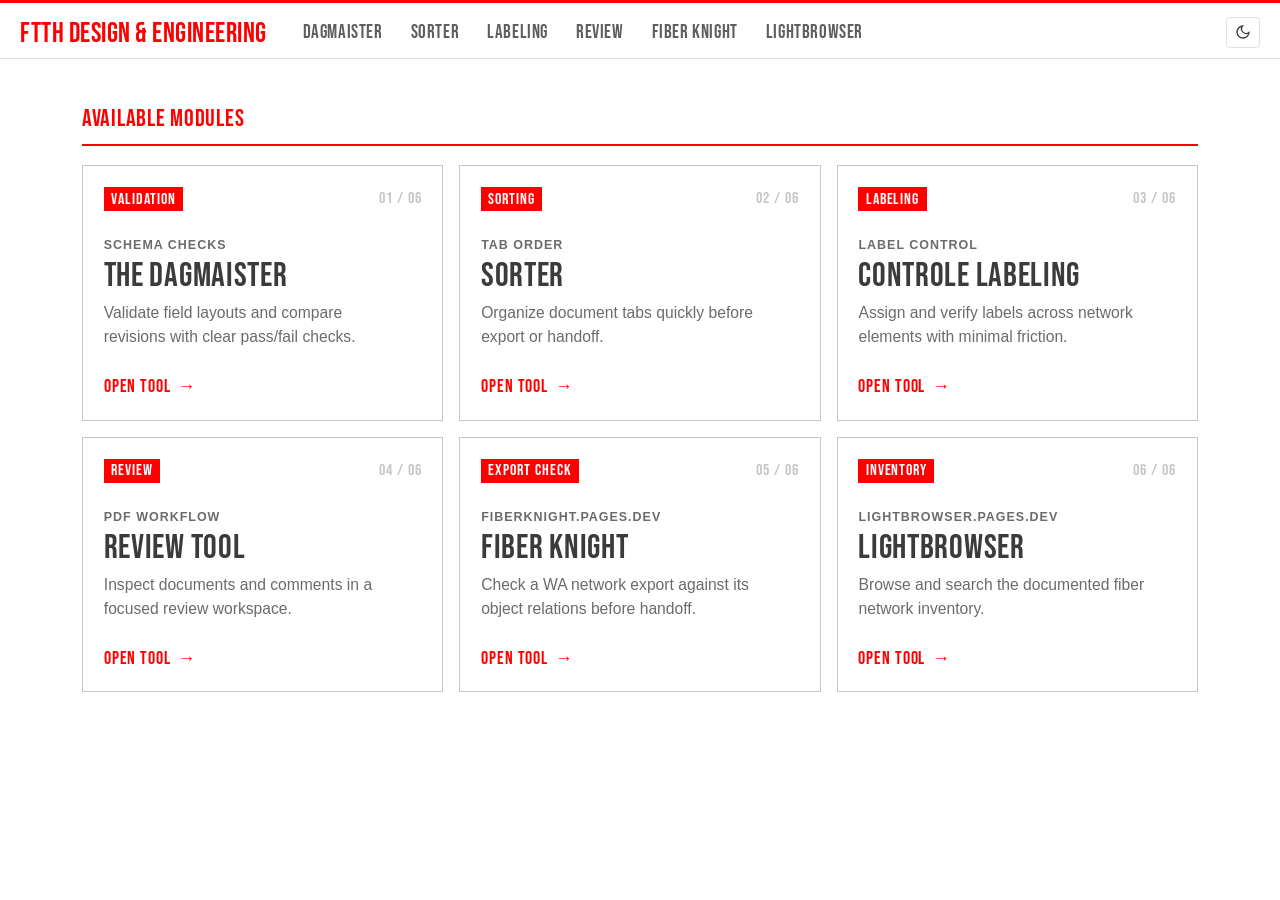
==== commit 1730ab40: "re-added lightbrowser connection was restored" ====
--- a/index.html
+++ b/index.html
@@ -92,7 +92,19 @@
         <span class="card-cta">Open tool <span class="arrow">→</span></span>
       </a>
 
-
+      <a class="guide-card" href="https://lightbrowser.pages.dev/">
+        <div class="card-top">
+          <div class="card-bearing">Inventory</div>
+          <div class="card-index">06 / 06</div>
+        </div>
+        <div>
+          <p class="card-meta">lightbrowser.pages.dev</p>
+          <h2 class="card-title">Lightbrowser</h2>
+          <p class="card-desc">Browse and search the documented fiber network inventory.</p>
+        </div>
+        <span class="card-cta">Open tool <span class="arrow">→</span></span>
+      </a>
+      
     </div>
 
   </main>
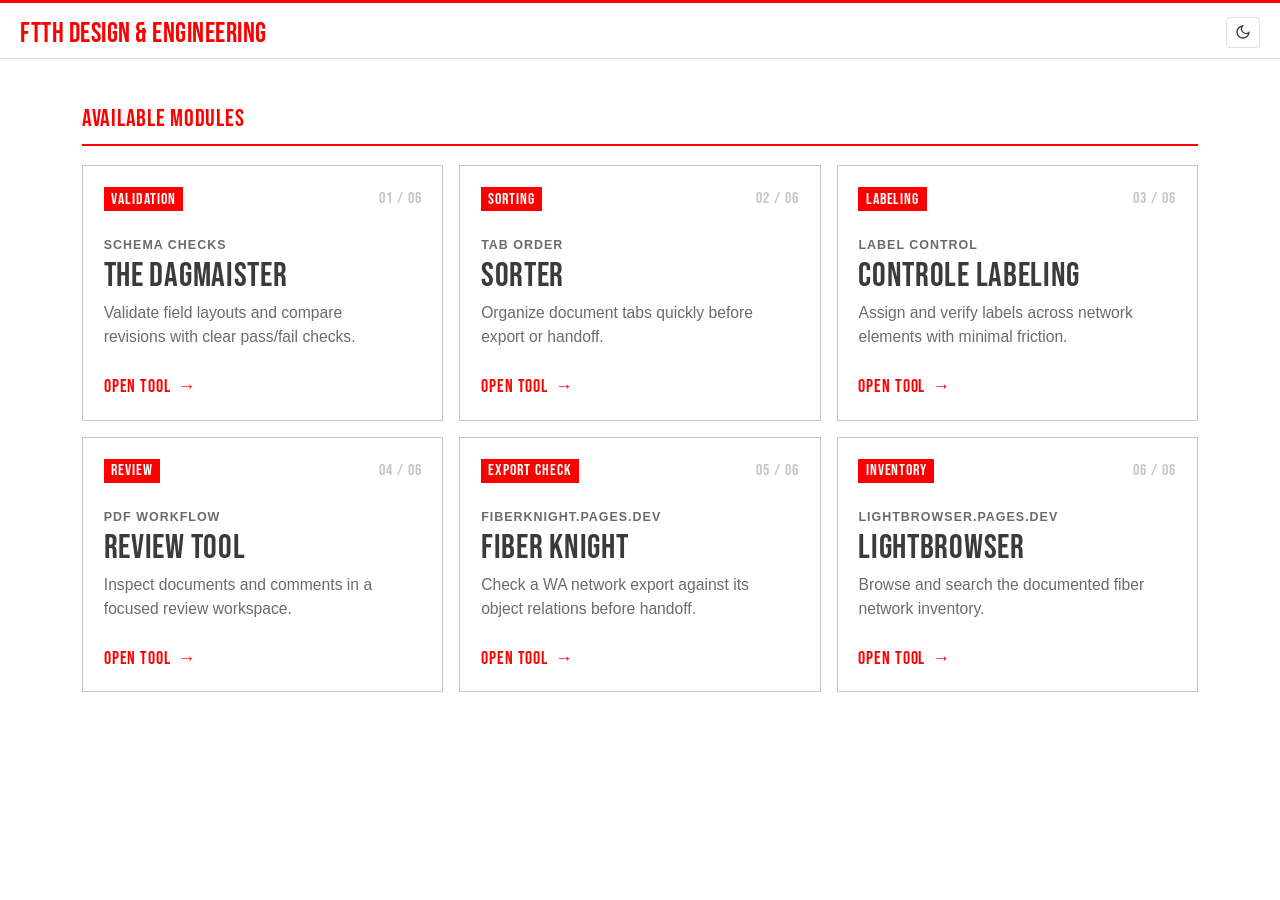
==== commit c6b09a83: "removed tabs tabs was overtuned, not needed" ====
--- a/index.html
+++ b/index.html
@@ -17,7 +17,6 @@
 
   <div class="lb-top"><div class="lb-wrap">
   <a class="lb-brand" href="index.html">FTTH Design &amp; Engineering</a>
-  <nav class="lb-tabs"><a href="guide-one.html">Dagmaister</a><a href="guide-two.html">Sorter</a><a href="guide-three.html">Labeling</a><a href="guide-four.html">Review</a><a href="https://fiberknight.pages.dev/">Fiber Knight</a><a href="https://lightbrowser.pages.dev/">Lightbrowser</a></nav>
   <div class="lb-meta"><button type="button" class="lb-btn lb-theme" data-theme-toggle title="Licht / donker" aria-label="Wissel tussen licht en donker thema"><svg width="16" height="16" viewBox="0 0 24 24" fill="none" stroke="currentColor" stroke-width="2" stroke-linecap="round" aria-hidden="true"><g class="i-sun"><circle cx="12" cy="12" r="4"/><path d="M12 2v2M12 20v2M4.9 4.9l1.4 1.4M17.7 17.7l1.4 1.4M2 12h2M20 12h2M4.9 19.1l1.4-1.4M17.7 6.3l1.4-1.4"/></g><path class="i-moon" d="M21 12.8A9 9 0 1 1 11.2 3a7 7 0 0 0 9.8 9.8z"/></svg></button></div>
 </div></div>
 
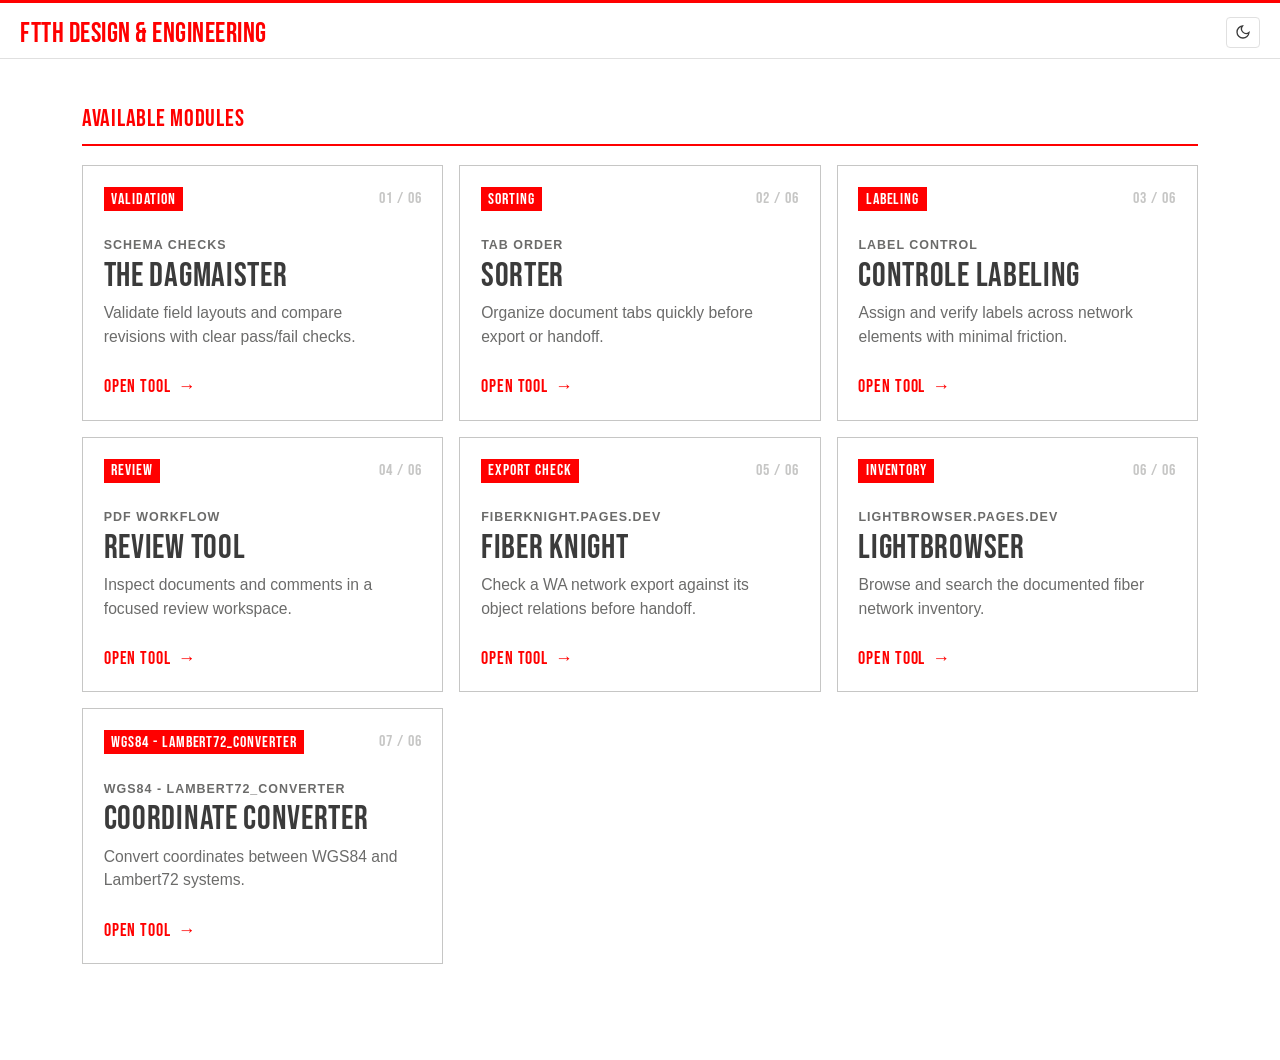
==== commit b9989d17: "card update" ====
--- a/index.html
+++ b/index.html
@@ -103,6 +103,18 @@
         </div>
         <span class="card-cta">Open tool <span class="arrow">→</span></span>
       </a>
+            <a class="guide-card" href="guide-five.html">
+        <div class="card-top">
+          <div class="card-bearing">WGS84 - Lambert72_converter</div>
+          <div class="card-index">07 / 06</div>
+        </div>
+        <div>
+          <p class="card-meta">WGS84 - Lambert72_converter</p>
+          <h2 class="card-title">Coordinate Converter</h2>
+          <p class="card-desc">Convert coordinates between WGS84 and Lambert72 systems.</p>
+        </div>
+        <span class="card-cta">Open tool <span class="arrow">→</span></span>
+      </a>
       
     </div>
 
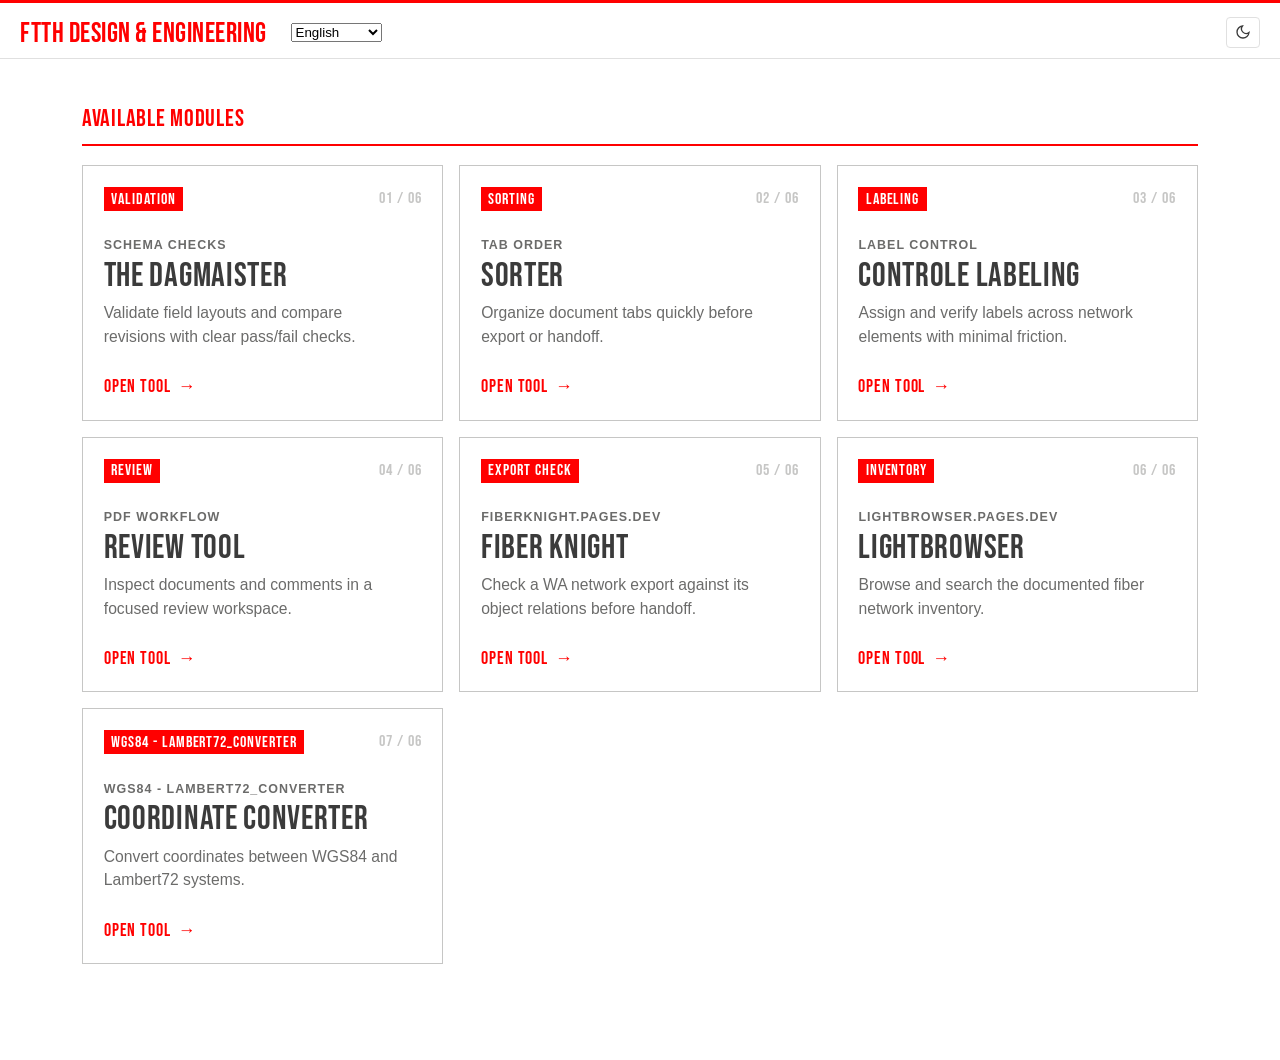
==== commit c7ae5e8a: "translationadded can't publish httpserver , need verify githubpages" ====
--- a/index.html
+++ b/index.html
@@ -17,6 +17,15 @@
 
   <div class="lb-top"><div class="lb-wrap">
   <a class="lb-brand" href="index.html">FTTH Design &amp; Engineering</a>
+  <select
+    data-language-selector
+    onchange="setLanguage(this.value)"
+    aria-label="Language"
+>
+    <option value="en">English</option>
+    <option value="nl">Nederlands</option>
+    <option value="hi">हिन्दी</option>
+</select>
   <div class="lb-meta"><button type="button" class="lb-btn lb-theme" data-theme-toggle title="Licht / donker" aria-label="Wissel tussen licht en donker thema"><svg width="16" height="16" viewBox="0 0 24 24" fill="none" stroke="currentColor" stroke-width="2" stroke-linecap="round" aria-hidden="true"><g class="i-sun"><circle cx="12" cy="12" r="4"/><path d="M12 2v2M12 20v2M4.9 4.9l1.4 1.4M17.7 17.7l1.4 1.4M2 12h2M20 12h2M4.9 19.1l1.4-1.4M17.7 6.3l1.4-1.4"/></g><path class="i-moon" d="M21 12.8A9 9 0 1 1 11.2 3a7 7 0 0 0 9.8 9.8z"/></svg></button></div>
 </div></div>
 
@@ -119,6 +128,6 @@
     </div>
 
   </main>
-
+<script src="assets/i18n.js"></script>
 </body>
 </html>
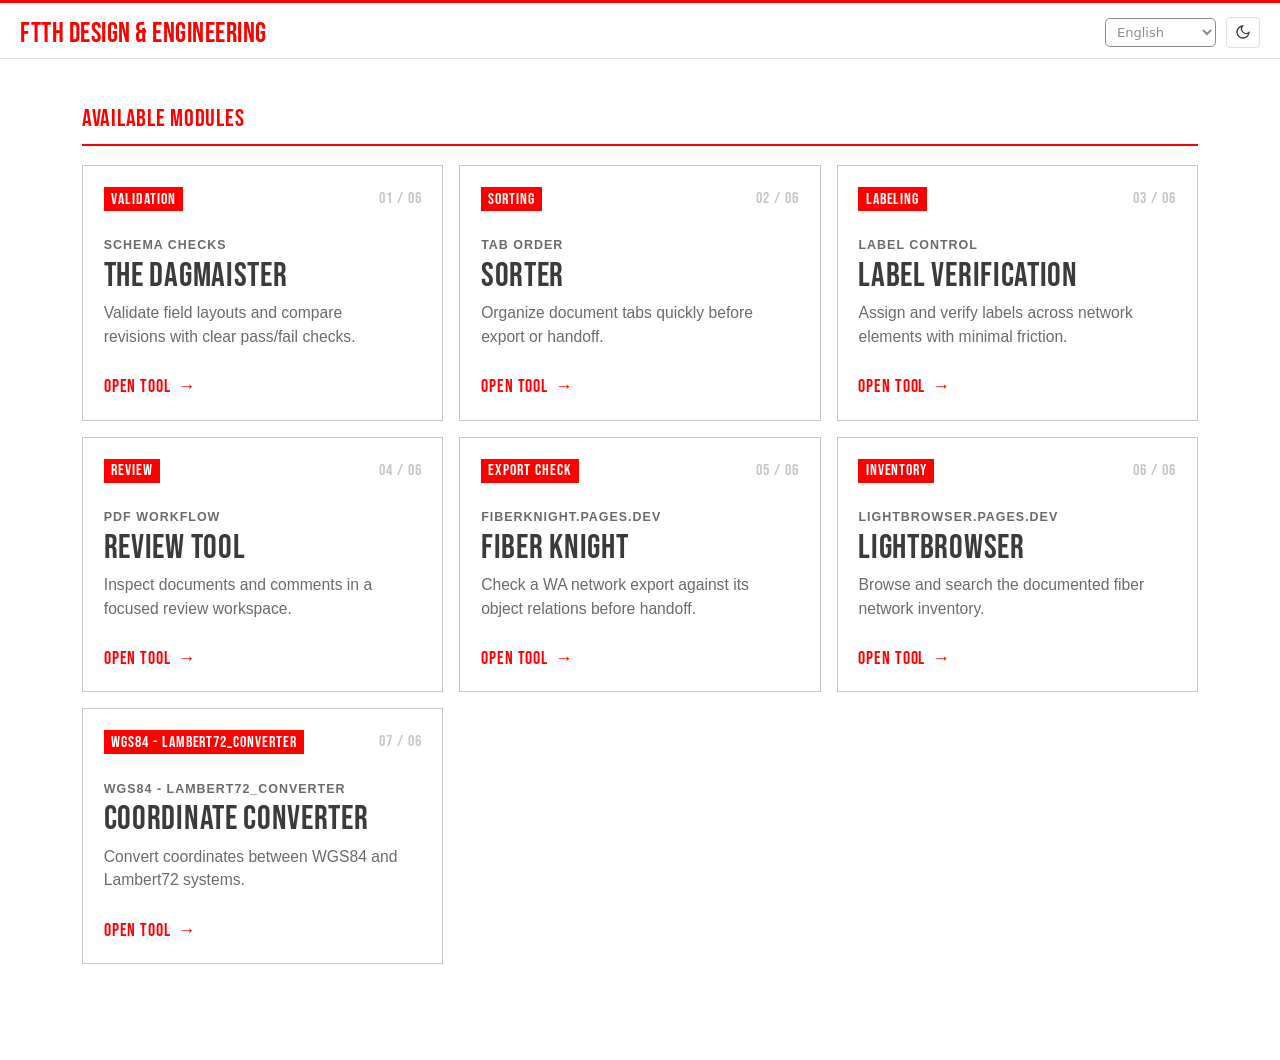
==== commit 0590770c: "Update index.html" ====
--- a/index.html
+++ b/index.html
@@ -17,15 +17,6 @@
 
   <div class="lb-top"><div class="lb-wrap">
   <a class="lb-brand" href="index.html">FTTH Design &amp; Engineering</a>
-  <select
-    data-language-selector
-    onchange="setLanguage(this.value)"
-    aria-label="Language"
->
-    <option value="en">English</option>
-    <option value="nl">Nederlands</option>
-    <option value="hi">हिन्दी</option>
-</select>
   <div class="lb-meta"><button type="button" class="lb-btn lb-theme" data-theme-toggle title="Licht / donker" aria-label="Wissel tussen licht en donker thema"><svg width="16" height="16" viewBox="0 0 24 24" fill="none" stroke="currentColor" stroke-width="2" stroke-linecap="round" aria-hidden="true"><g class="i-sun"><circle cx="12" cy="12" r="4"/><path d="M12 2v2M12 20v2M4.9 4.9l1.4 1.4M17.7 17.7l1.4 1.4M2 12h2M20 12h2M4.9 19.1l1.4-1.4M17.7 6.3l1.4-1.4"/></g><path class="i-moon" d="M21 12.8A9 9 0 1 1 11.2 3a7 7 0 0 0 9.8 9.8z"/></svg></button></div>
 </div></div>
 
